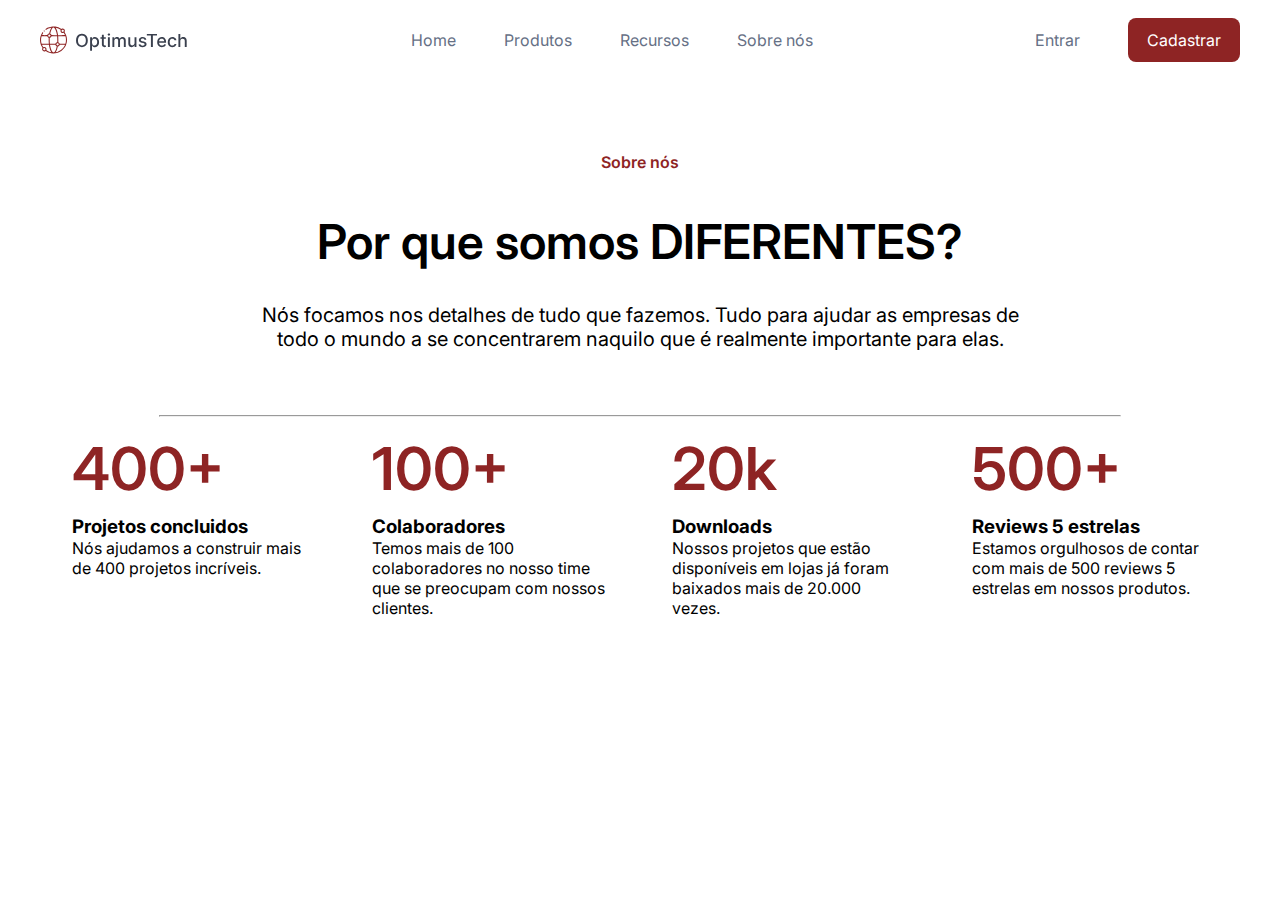
==== index.html @ fee59722 "desenvolvimento da section metricas" ====
<!DOCTYPE html>
<html lang="pt-br">

<head>
  <meta charset="UTF-8">
  <meta http-equiv="X-UA-Compatible" content="IE=edge">
  <meta name="viewport" content="width=device-width, initial-scale=1.0">
  <link rel="shortcut icon" href="assets/img/language_white_24dp.svg">
  <link rel="preconnect" href="https://fonts.googleapis.com">
  <link rel="preconnect" href="https://fonts.gstatic.com" crossorigin>
  <link href="https://fonts.googleapis.com/css2?family=Inter:wght@400;600&display=swap" rel="stylesheet">
  <title>OptimusTech</title>
  <link rel="stylesheet" href="assets/css/style.css">
</head>

<body>
  <header>
    <img src="assets/img/Logo Optimus.svg" alt="Logo da empresa OptimusTech">
    <nav>
      <ul>
        <li><a href="#home">Home</a></li>
        <li><a href="#produtos">Produtos</a></li>
        <li><a href="#recursos">Recursos</a></li>
        <li><a href="#sobrenos">Sobre nós</a></li>
      </ul>      
    </nav>

    <div class="header-button">
      <a class="entrar" href="#">Entrar</a>
      <a class="cadastrar" href="#">Cadastrar</a>
    </div>
  </header>
  <main>
    <section id="home">
      <a href="#sobrenos" class="link-sobre">Sobre nós</a>
      <h1>Por que somos DIFERENTES?</h1>
      <P class="descricao">Nós focamos nos detalhes de tudo que fazemos. Tudo para ajudar as empresas de todo o mundo a se concentrarem naquilo que é realmente importante para elas.</P>
    </section>
<hr>
    <section class="metricas">
      <section class="projetos-concluidos card">
        <h1>400+</h1>
        <h3>Projetos concluidos</h3>
        <p>Nós ajudamos a construir mais de 400 projetos incríveis.</p>
      </section>
      <section class="colaboradores card">
        <h1>100+</h1>
        <h3>Colaboradores</h3>
        <p>Temos mais de 100 colaboradores no nosso time que se preocupam com nossos clientes.</p>
      </section>
      <section class="downloads card">
        <h1>20k</h1>
        <h3>Downloads</h3>
        <p>Nossos projetos que estão disponíveis em lojas já foram baixados mais de 20.000 vezes.</p>
      </section>
      <section class="review card">
        <h1>500+</h1>
        <h3>Reviews 5 estrelas</h3>
        <p>Estamos orgulhosos de contar com mais de 500 reviews 5 estrelas em nossos produtos.</p>
      </section>
    </section>
  </main>
</body>

</html>
---- assets/css/style.css ----
* {
  margin: 0;
  padding: 0;
  font-family: 'Inter', Arial, Helvetica, sans-serif;
}

:root {
  --text-color: #667085;
  --main-color: #8E2424;
}

h1, h2, h3, p {
  margin: 0;
  padding: 0;
}

header {
  display: flex;
  width: 75rem;
  height: 5rem;
  justify-content: space-between;
  margin: 0 auto;
  align-items: center;
}

header img {
  max-width: 100%;
}

nav ul {
  display: flex;
  gap: 2rem;
}

nav ul li {
  list-style: none;
}

nav ul li a{
  text-decoration: none;
  padding: 0.5rem;
  color: var(--text-color);
}

nav ul li a:hover {
  text-decoration: underline;
}

.header-button {
  display: flex;
  align-items: center;
  gap: 3rem;
}

.entrar {
  text-decoration: none;
  color: var(--text-color);
}

.entrar:hover {
  text-decoration: underline;

}

.cadastrar {
  display: flex;
  justify-content: center;
  align-items: center;
  text-decoration: none;
  background: var(--main-color);
  color: #fff;
  border-radius: 8px;
  width: 112px;
  height: 44px;
}

.cadastrar:hover{
  background: green;
}

#home {
  width: 75rem;
  height: auto;
  display: flex;
  gap: 2rem;
  flex-direction: column;
  align-items: center;
  padding-top: 4rem;
  margin: 0 auto;
  margin-bottom: 4rem;
}

.link-sobre {
  color: var(--main-color);
  text-decoration: none;
  padding: 0.5rem;
  font-size: 1rem;
  font-weight: 600;
}

.link-sobre:hover {
  text-decoration: underline;
}

#home h1 {
  font-size: 3rem;
  font-weight: 600;
}

.descricao {
  width: 49rem;
  font-size: 1.25rem;
  text-align: center;
}

hr {
  width: 60rem;
  margin: 0 auto;
}

.metricas {
  width: 75rem;
  height: 17.5rem;
  padding-top: 1rem;
  margin: 0 auto;
  display: flex;  
  justify-content: space-between;
}

.card {
  width: 18.7rem;
  padding: 0 2rem;
}

.card h1{
  font-size: 3.7rem;
  color: var(--main-color);
  font-weight: 600;
  margin-bottom: 0.7rem;
}

.card p {
  font-size: 1rem;
}
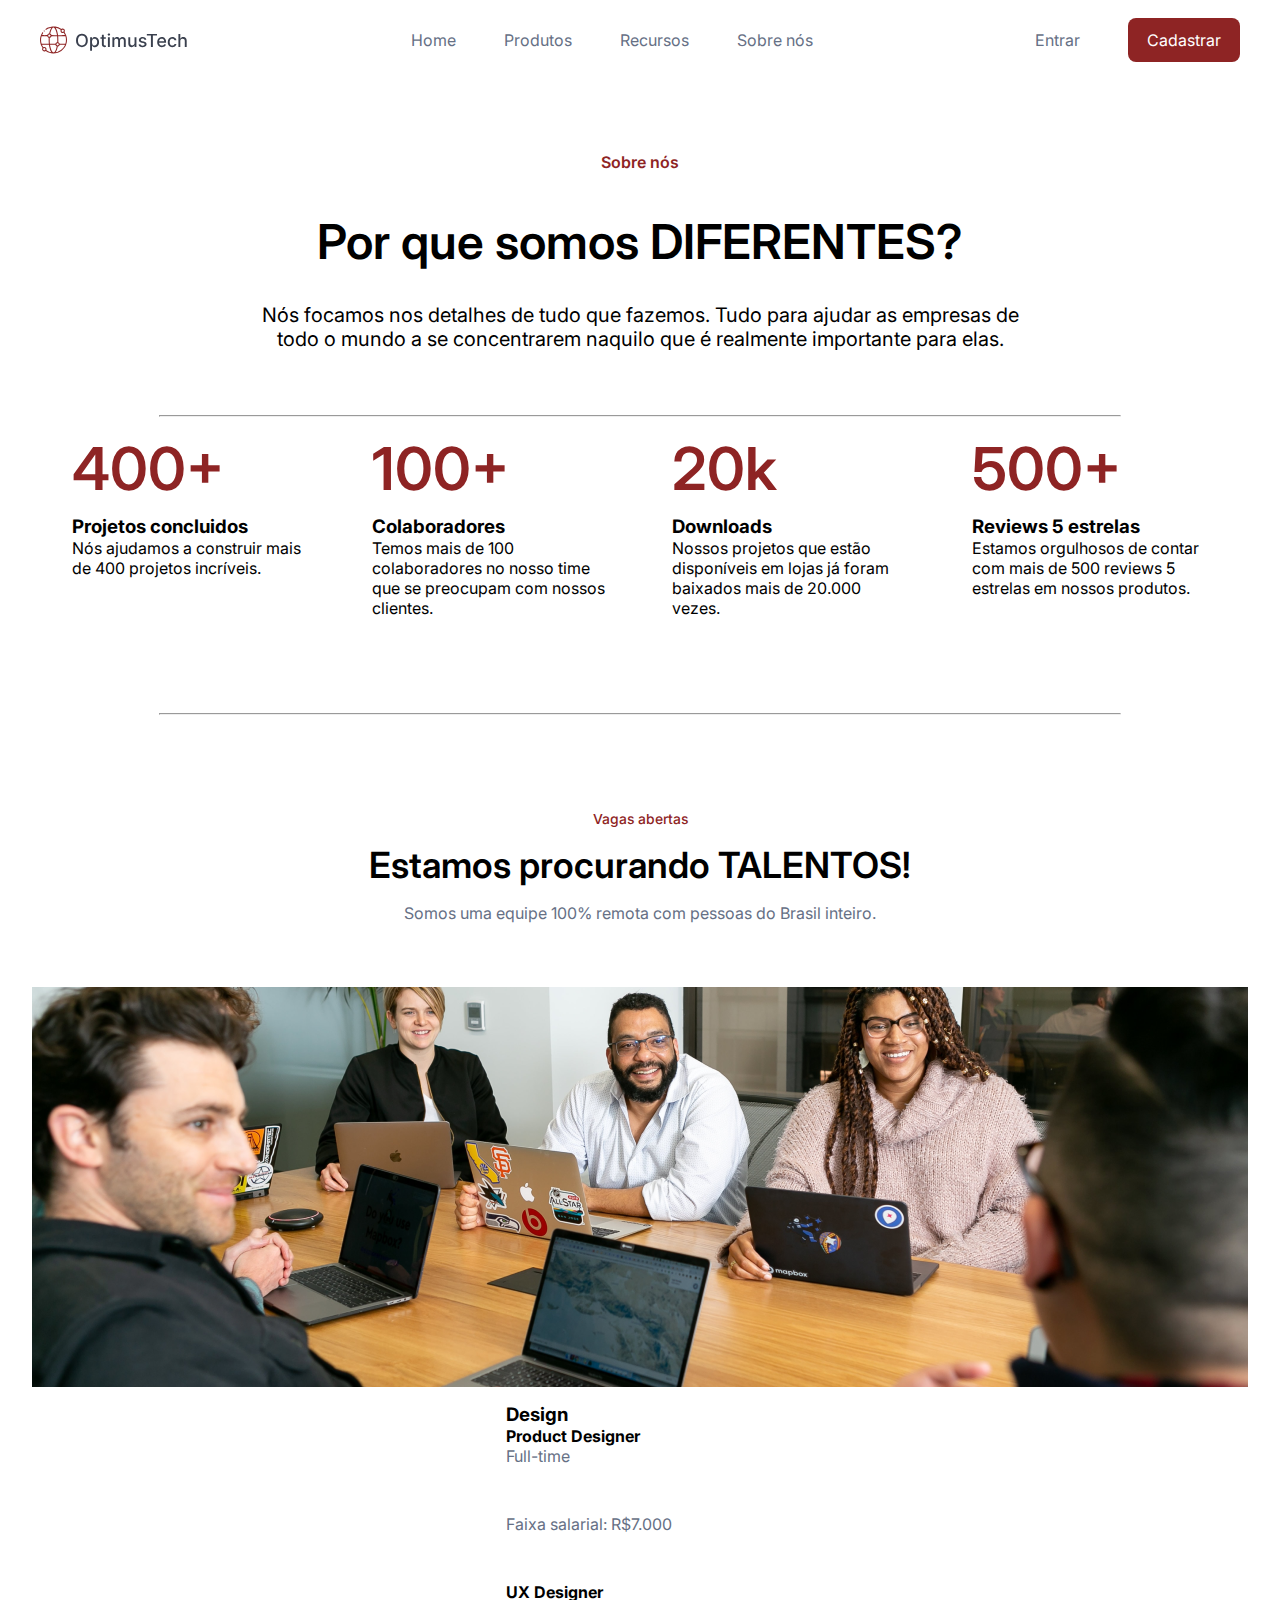
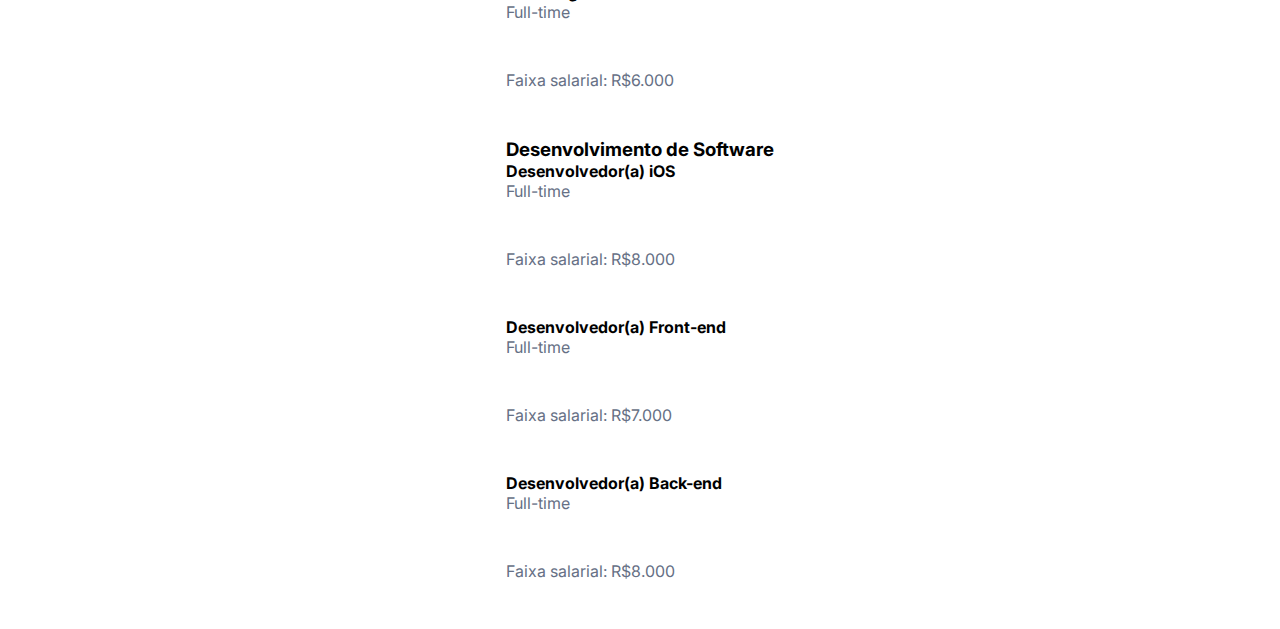
==== commit ba2d116f: "parte 1 da section vagas, header e img" ====
--- a/index.html
+++ b/index.html
@@ -8,7 +8,7 @@
   <link rel="shortcut icon" href="assets/img/language_white_24dp.svg">
   <link rel="preconnect" href="https://fonts.googleapis.com">
   <link rel="preconnect" href="https://fonts.gstatic.com" crossorigin>
-  <link href="https://fonts.googleapis.com/css2?family=Inter:wght@400;600&display=swap" rel="stylesheet">
+  <link href="https://fonts.googleapis.com/css2?family=Inter:wght@400;500;600&display=swap" rel="stylesheet">
   <title>OptimusTech</title>
   <link rel="stylesheet" href="assets/css/style.css">
 </head>
@@ -22,7 +22,7 @@
         <li><a href="#produtos">Produtos</a></li>
         <li><a href="#recursos">Recursos</a></li>
         <li><a href="#sobrenos">Sobre nós</a></li>
-      </ul>      
+      </ul>
     </nav>
 
     <div class="header-button">
@@ -36,7 +36,7 @@
       <h1>Por que somos DIFERENTES?</h1>
       <P class="descricao">Nós focamos nos detalhes de tudo que fazemos. Tudo para ajudar as empresas de todo o mundo a se concentrarem naquilo que é realmente importante para elas.</P>
     </section>
-<hr>
+    <hr>
     <section class="metricas">
       <section class="projetos-concluidos card">
         <h1>400+</h1>
@@ -59,6 +59,57 @@
         <p>Estamos orgulhosos de contar com mais de 500 reviews 5 estrelas em nossos produtos.</p>
       </section>
     </section>
+    <hr>
+    <section id="anuncio-vagas">
+      <a href="#vagas">Vagas abertas</a>
+      <h1>Estamos procurando TALENTOS!</h1>
+      <p>Somos uma equipe 100% remota com pessoas do Brasil inteiro.</p>
+      <img src="assets/img/Image-vagas.png" alt="">
+
+      <section class="vagas-item">
+        <section class="container-vagas">
+          <h3>Design</h3>
+          <section class="vagas-design">
+            <section class="vaga-1">
+              <h4>Product Designer</h4>
+              <p>Full-time</p>
+              <p>Faixa salarial: R$7.000</p>
+            </section>
+
+            <section class="vaga-1">
+              <h4>UX Designer</h4>
+              <p>Full-time</p>
+              <p>Faixa salarial: R$6.000</p>
+            </section>
+          </section>
+
+          <section class="container-vagas">
+            <h3>Desenvolvimento de Software</h3>
+            <section class="vagas-design">
+              <section class="vaga-1">
+                <h4>Desenvolvedor(a) iOS</h4>
+                <p>Full-time</p>
+                <p>Faixa salarial: R$8.000</p>
+              </section>
+
+              <section class="vaga-1">
+                <h4>Desenvolvedor(a) Front-end</h4>
+                <p>Full-time</p>
+                <p>Faixa salarial: R$7.000</p>
+              </section>
+
+              <section class="vaga-1">
+                <h4>Desenvolvedor(a) Back-end</h4>
+                <p>Full-time</p>
+                <p>Faixa salarial: R$8.000</p>
+              </section>
+            </section>
+          </section>
+          <section class="container-vagas"></section>
+
+        </section>
+
+      </section>
   </main>
 </body>
 
--- a/assets/css/style.css
+++ b/assets/css/style.css
@@ -141,4 +141,37 @@
 
 .card p {
   font-size: 1rem;
+}
+
+#anuncio-vagas {
+  width: 75rem;
+  display: flex;
+  flex-direction: column;
+  align-items: center;
+  padding-top: 6rem;
+  margin: 0 auto;
+  gap: 1rem;
+}
+
+#anuncio-vagas a {
+  font-size: 0.87rem;
+  color: var(--main-color);
+  text-decoration: none;
+  font-weight: 500;
+}
+
+#anuncio-vagas a:hover {
+  text-decoration: underline;
+}
+
+#anuncio-vagas h1 {
+  font-size: 2.25rem;
+  font-weight: 600;
+}
+
+#anuncio-vagas p {
+  font-size: 1rem;
+  font-weight: 400;
+  color: var(--text-color);
+  margin-bottom: 3rem;
 }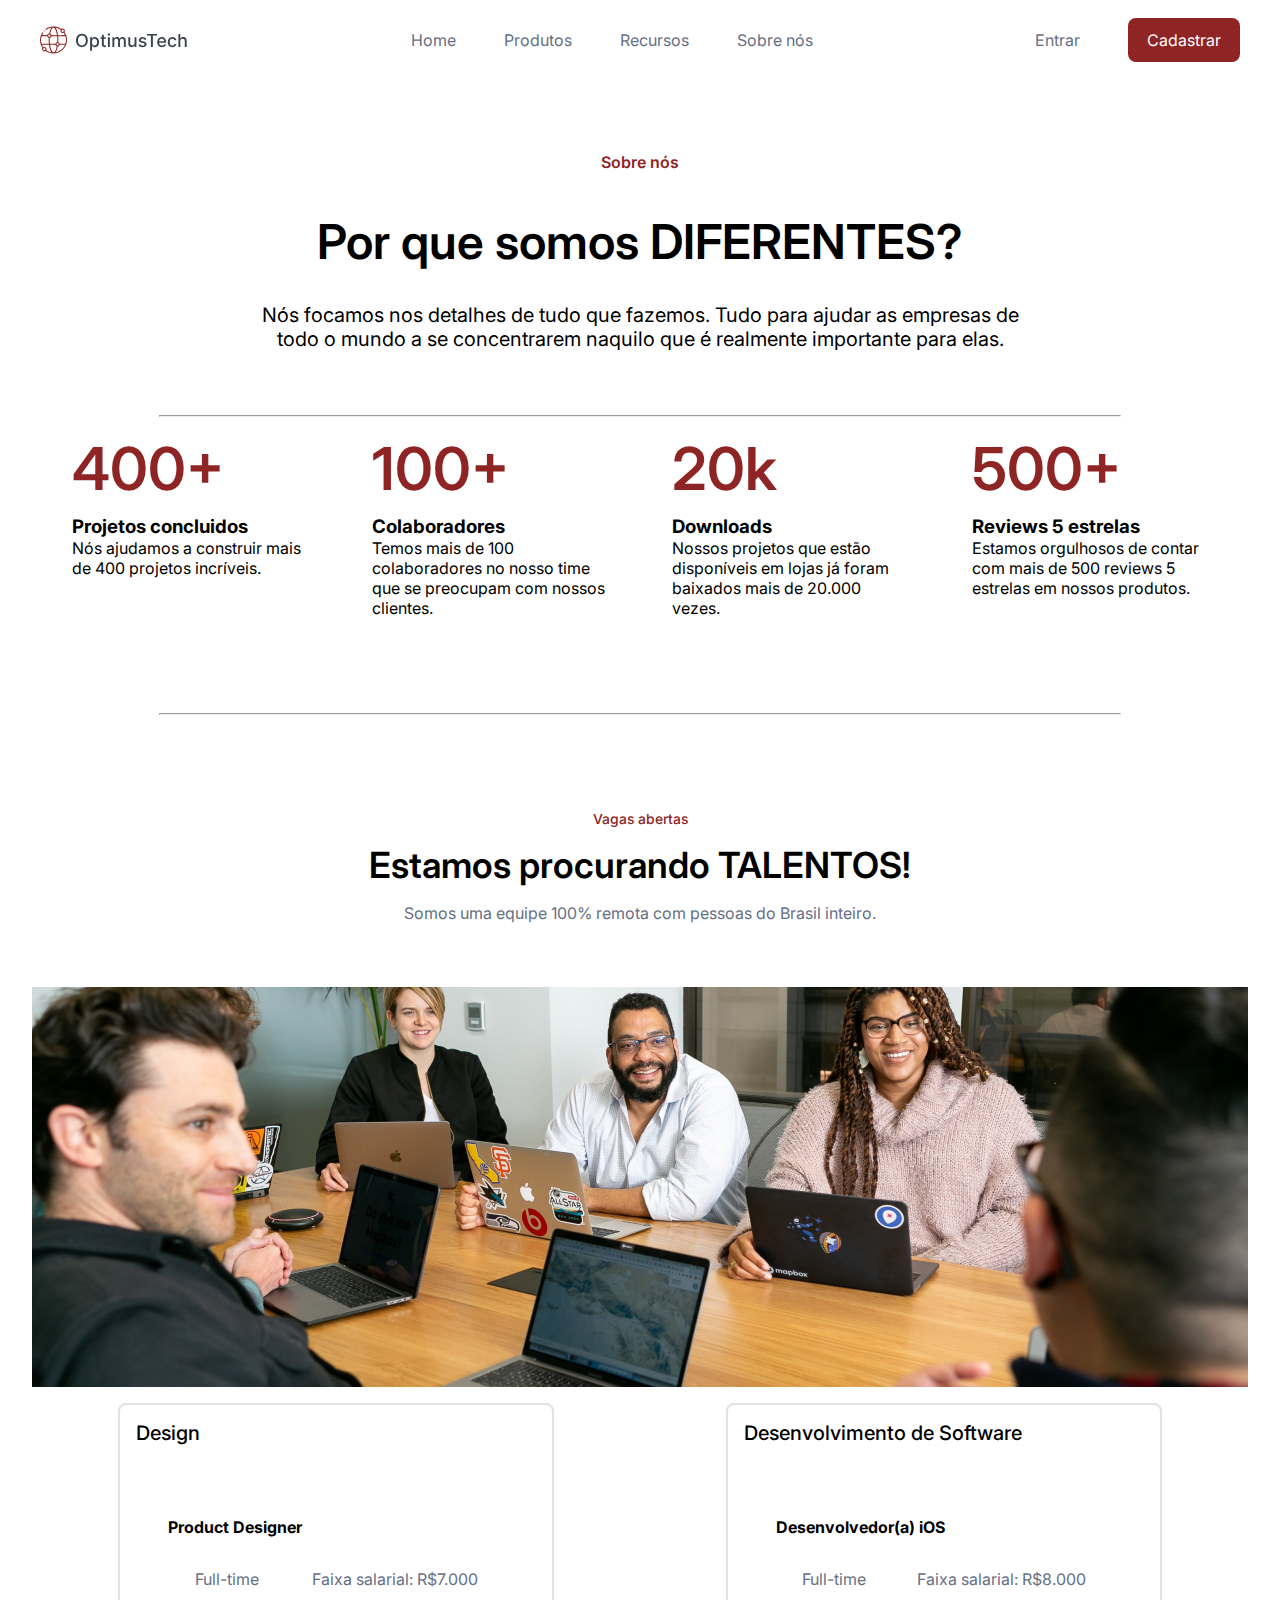
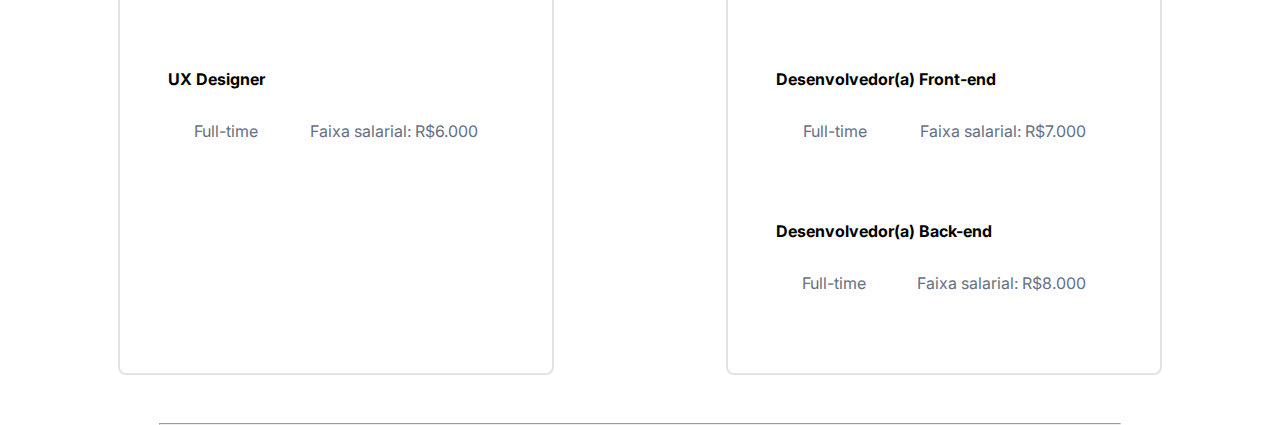
==== commit e228308b: "finalizando section vagas" ====
--- a/index.html
+++ b/index.html
@@ -66,50 +66,56 @@
       <p>Somos uma equipe 100% remota com pessoas do Brasil inteiro.</p>
       <img src="assets/img/Image-vagas.png" alt="">
 
-      <section class="vagas-item">
-        <section class="container-vagas">
+      <section class="container-vagas">
+        <section class="grid-vagas">
           <h3>Design</h3>
-          <section class="vagas-design">
-            <section class="vaga-1">
-              <h4>Product Designer</h4>
+          <section class="vaga-1">
+            <h4>Product Designer</h4>
+            <footer>
               <p>Full-time</p>
               <p>Faixa salarial: R$7.000</p>
-            </section>
+            </footer>
+          </section>
 
-            <section class="vaga-1">
-              <h4>UX Designer</h4>
+          <section class="vaga-1">
+            <h4>UX Designer</h4>
+            <footer>
               <p>Full-time</p>
               <p>Faixa salarial: R$6.000</p>
-            </section>
+            </footer>
+          </section>
+        </section>
+
+
+        <section class="vagas-design grid-vagas">
+          <h3>Desenvolvimento de Software</h3>
+          <section class="vaga-1">
+            <h4>Desenvolvedor(a) iOS</h4>
+            <footer>
+              <p>Full-time</p>
+              <p>Faixa salarial: R$8.000</p>
+            </footer>
           </section>
 
-          <section class="container-vagas">
-            <h3>Desenvolvimento de Software</h3>
-            <section class="vagas-design">
-              <section class="vaga-1">
-                <h4>Desenvolvedor(a) iOS</h4>
-                <p>Full-time</p>
-                <p>Faixa salarial: R$8.000</p>
-              </section>
+          <section class="vaga-1">
+            <h4>Desenvolvedor(a) Front-end</h4>
+            <footer>
+              <p>Full-time</p>
+              <p>Faixa salarial: R$7.000</p>
+            </footer>
+          </section>
 
-              <section class="vaga-1">
-                <h4>Desenvolvedor(a) Front-end</h4>
-                <p>Full-time</p>
-                <p>Faixa salarial: R$7.000</p>
-              </section>
+          <section class="vaga-1">
+            <h4>Desenvolvedor(a) Back-end</h4>
+            <footer>
+              <p>Full-time</p>
+              <p>Faixa salarial: R$8.000</p>
+            </footer>
+          </section>
+        </section>
+      </section>
 
-              <section class="vaga-1">
-                <h4>Desenvolvedor(a) Back-end</h4>
-                <p>Full-time</p>
-                <p>Faixa salarial: R$8.000</p>
-              </section>
-            </section>
-          </section>
-          <section class="container-vagas"></section>
-
-        </section>
-
-      </section>
+      <hr>
   </main>
 </body>
 
--- a/assets/css/style.css
+++ b/assets/css/style.css
@@ -174,4 +174,40 @@
   font-weight: 400;
   color: var(--text-color);
   margin-bottom: 3rem;
+}
+
+.container-vagas {
+  width: 75rem;
+  display: flex;
+  justify-content: space-around;
+  gap: 1rem;
+  margin-bottom: 2rem;
+}
+
+.grid-vagas {
+  width: 25rem;
+  height: auto;
+  border: 2px #66708533 solid;
+  padding: 1rem;
+  border-radius: 8px;
+}
+
+.grid-vagas h3 {
+  font-size: 1.25rem;
+  font-weight: 500;
+  margin-bottom: 3.5rem;
+}
+
+.vaga-1 {
+  padding: 1rem 2rem;
+}
+
+.vaga-1 h4 {
+  margin-bottom: 2rem;
+}
+
+.vaga-1 footer {
+  display: flex;
+  justify-content: space-around;
+  font-size: 1rem;
 }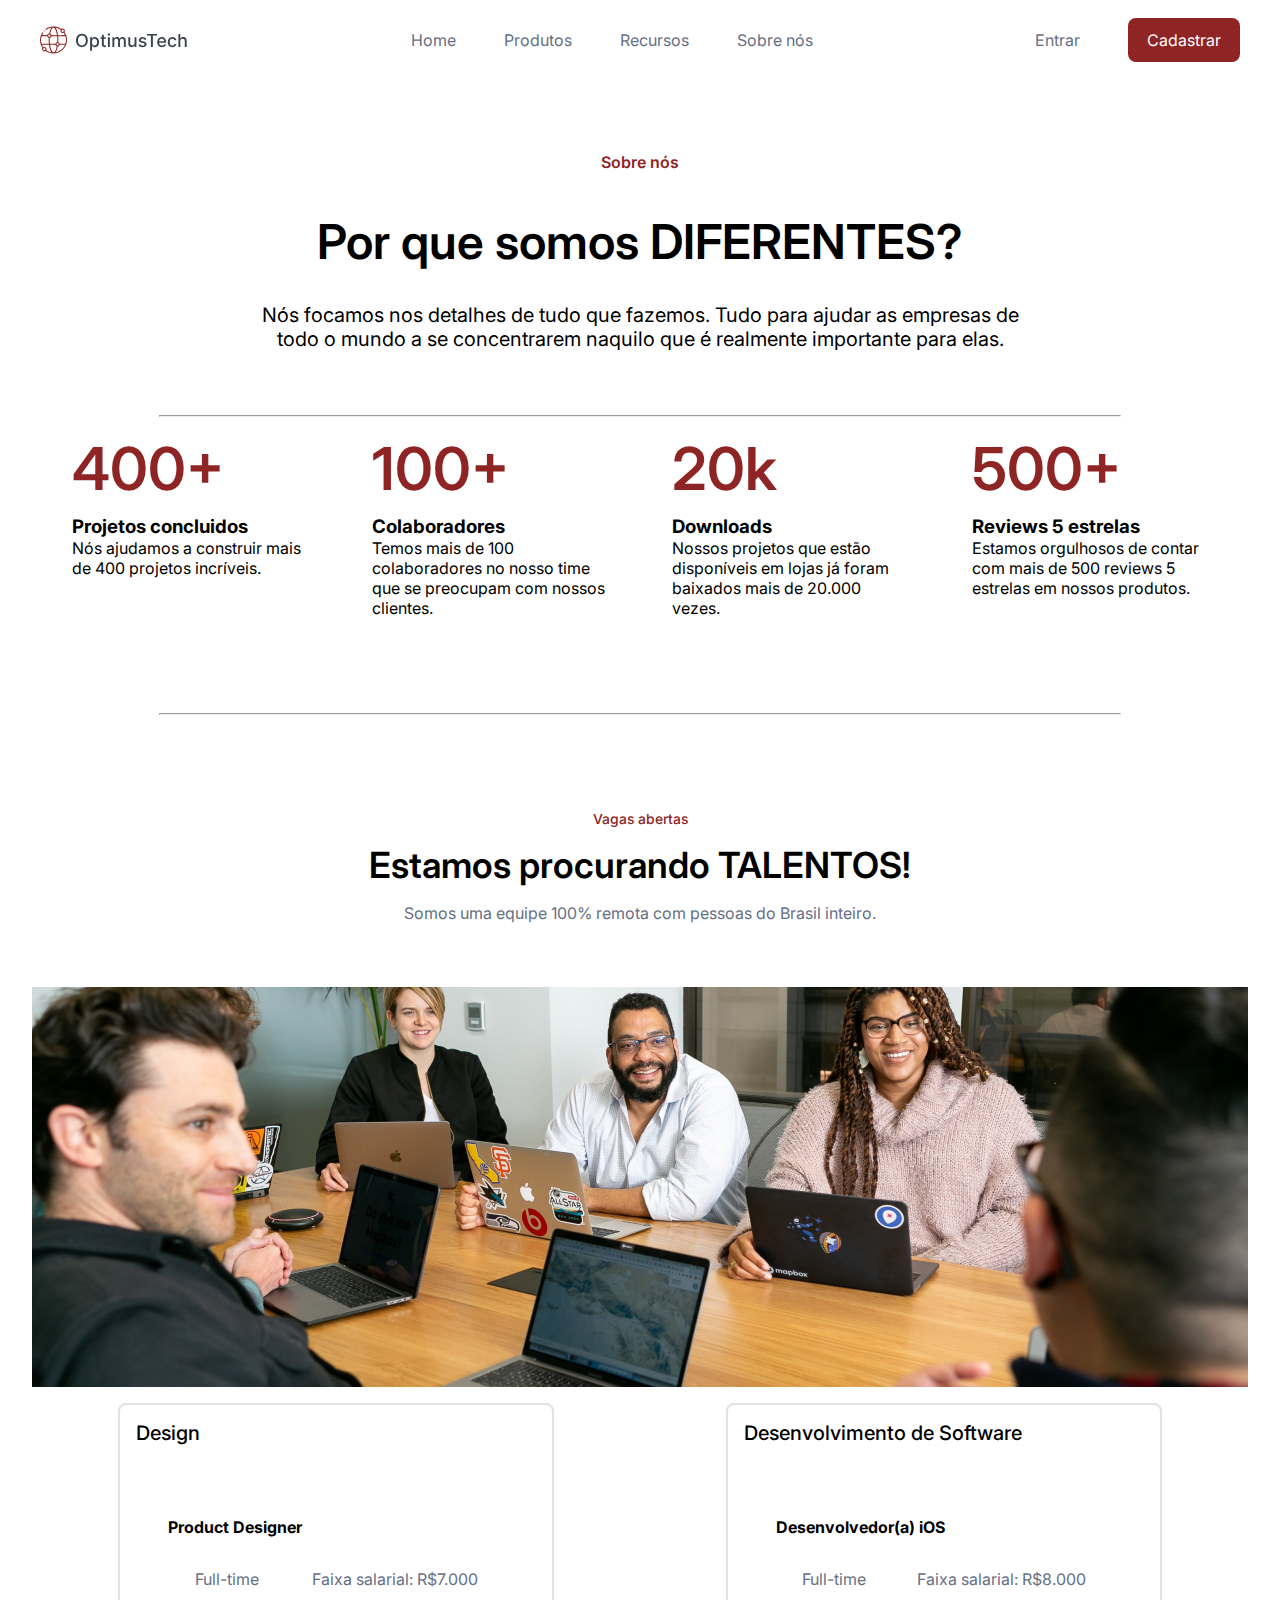
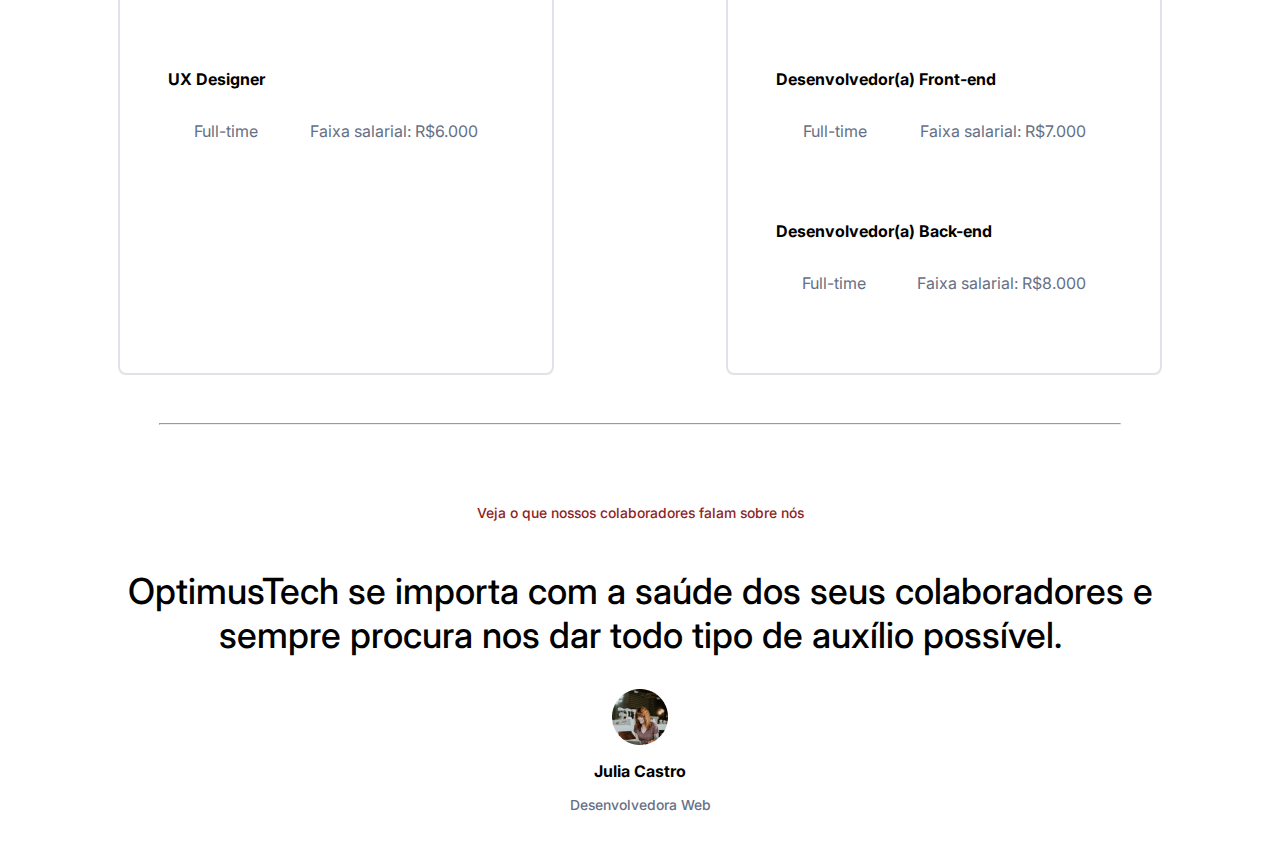
==== commit e3306837: "desenvolvimento section colaboradores html e css" ====
--- a/index.html
+++ b/index.html
@@ -116,6 +116,17 @@
       </section>
 
       <hr>
+
+      <section id="container-2">
+        <p>Veja o que nossos colaboradores falam sobre nós</p>
+        <h2>OptimusTech se importa com a saúde dos seus colaboradores e sempre procura nos dar todo tipo de auxílio possível.</h2>
+
+        <section class="dev">
+          <img src="assets/img/Avatar.png" alt="">
+          <h4>Julia Castro</h4>
+          <p>Desenvolvedora Web</p>
+        </section>
+      </section>
   </main>
 </body>
 
--- a/assets/css/style.css
+++ b/assets/css/style.css
@@ -210,4 +210,39 @@
   display: flex;
   justify-content: space-around;
   font-size: 1rem;
+}
+
+#container-2 {
+  width: 75rem;
+  margin: 0 auto;
+  display: flex;
+  flex-direction: column;
+  align-items: center;
+  padding-top: 4rem;
+}
+
+#container-2 p{
+  font-size: 0.87rem;
+  color: var(--main-color);
+  font-weight: 500;
+}
+
+#container-2 h2 {
+  font-size: 2.25rem;
+  font-weight: 500;
+  width: 70rem;
+  text-align: center;
+  margin-bottom: 2rem;
+}
+
+.dev {
+  display: flex;
+  flex-direction: column;
+  align-items: center;
+  gap: 1rem;
+}
+
+.dev p {
+  font-size: 0.87;
+  color: var(--text-color) !important;
 }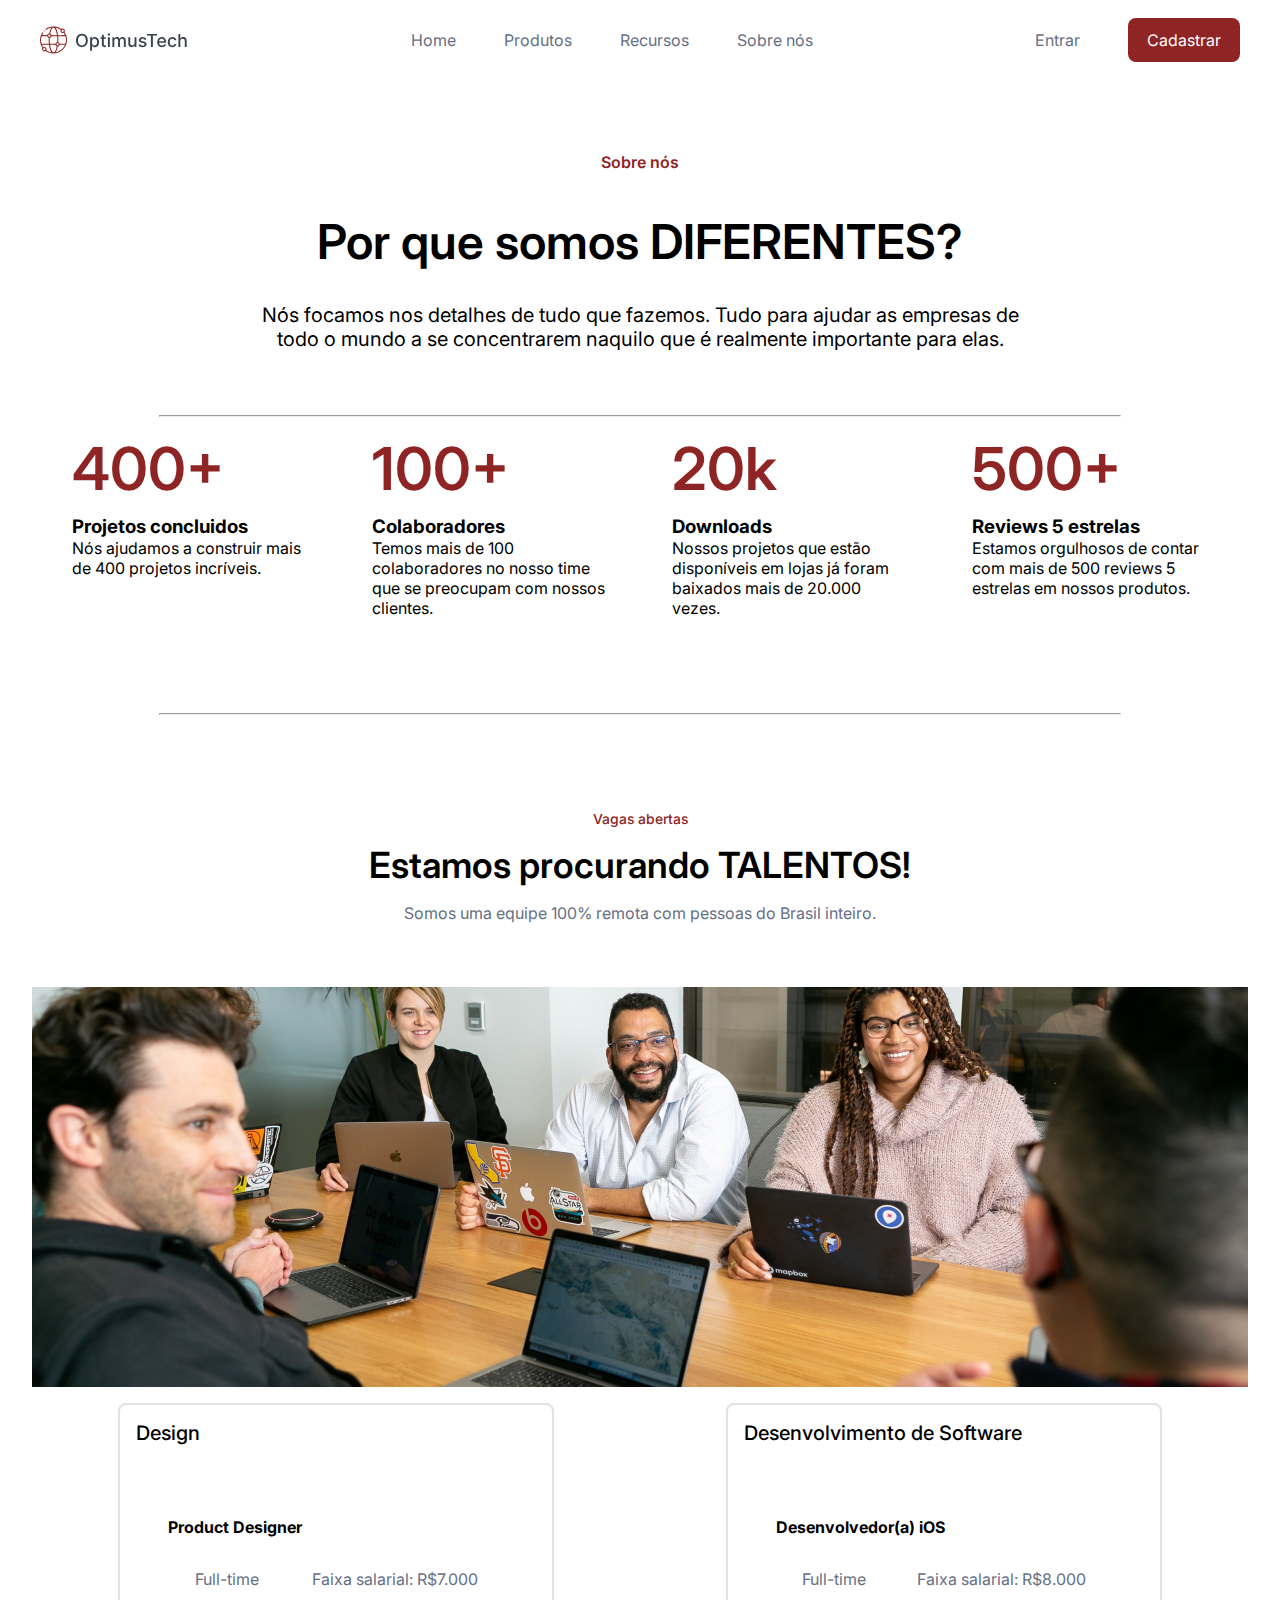
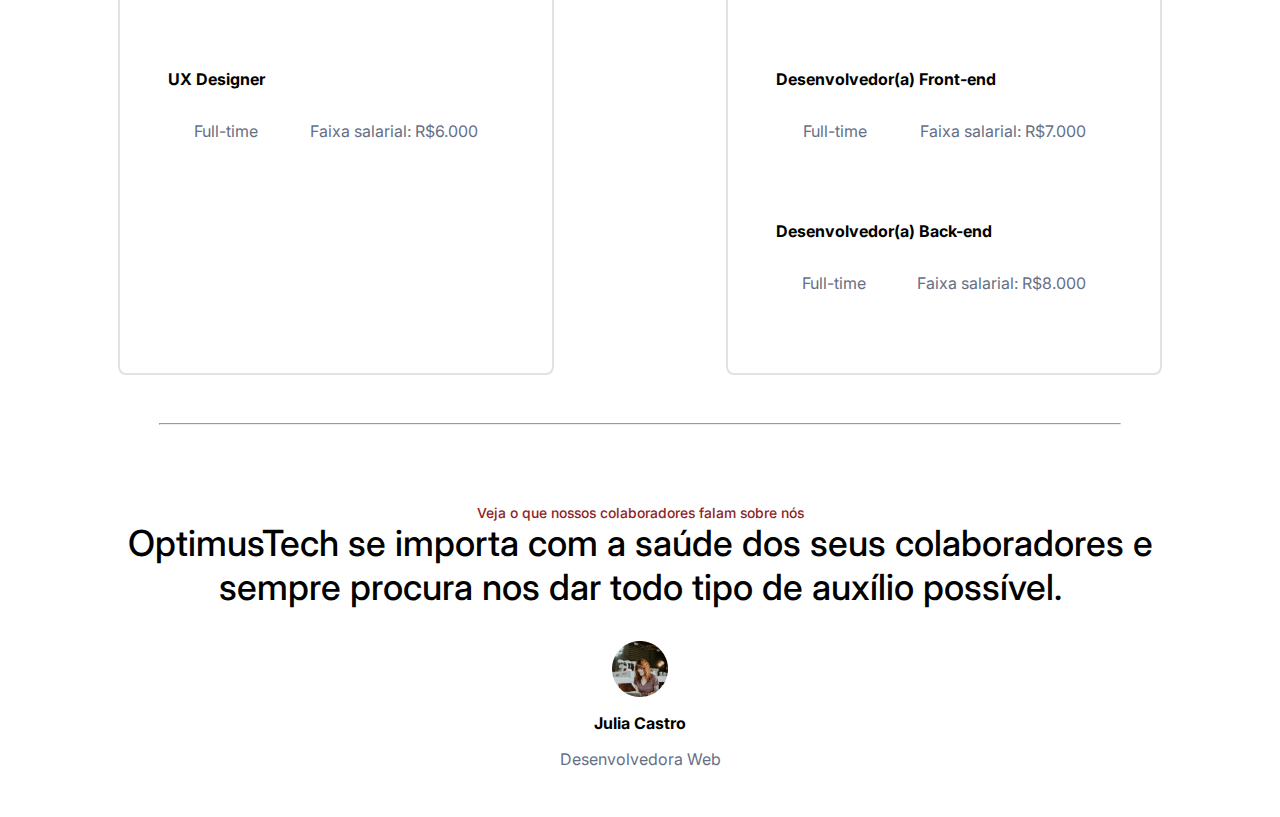
==== commit 64647d59: "atualizando section colaboradores" ====
--- a/index.html
+++ b/index.html
@@ -118,7 +118,7 @@
       <hr>
 
       <section id="container-2">
-        <p>Veja o que nossos colaboradores falam sobre nós</p>
+        <strong>Veja o que nossos colaboradores falam sobre nós</strong>
         <h2>OptimusTech se importa com a saúde dos seus colaboradores e sempre procura nos dar todo tipo de auxílio possível.</h2>
 
         <section class="dev">
--- a/assets/css/style.css
+++ b/assets/css/style.css
@@ -221,7 +221,7 @@
   padding-top: 4rem;
 }
 
-#container-2 p{
+#container-2 strong{
   font-size: 0.87rem;
   color: var(--main-color);
   font-weight: 500;
@@ -244,5 +244,5 @@
 
 .dev p {
   font-size: 0.87;
-  color: var(--text-color) !important;
+  color: var(--text-color);
 }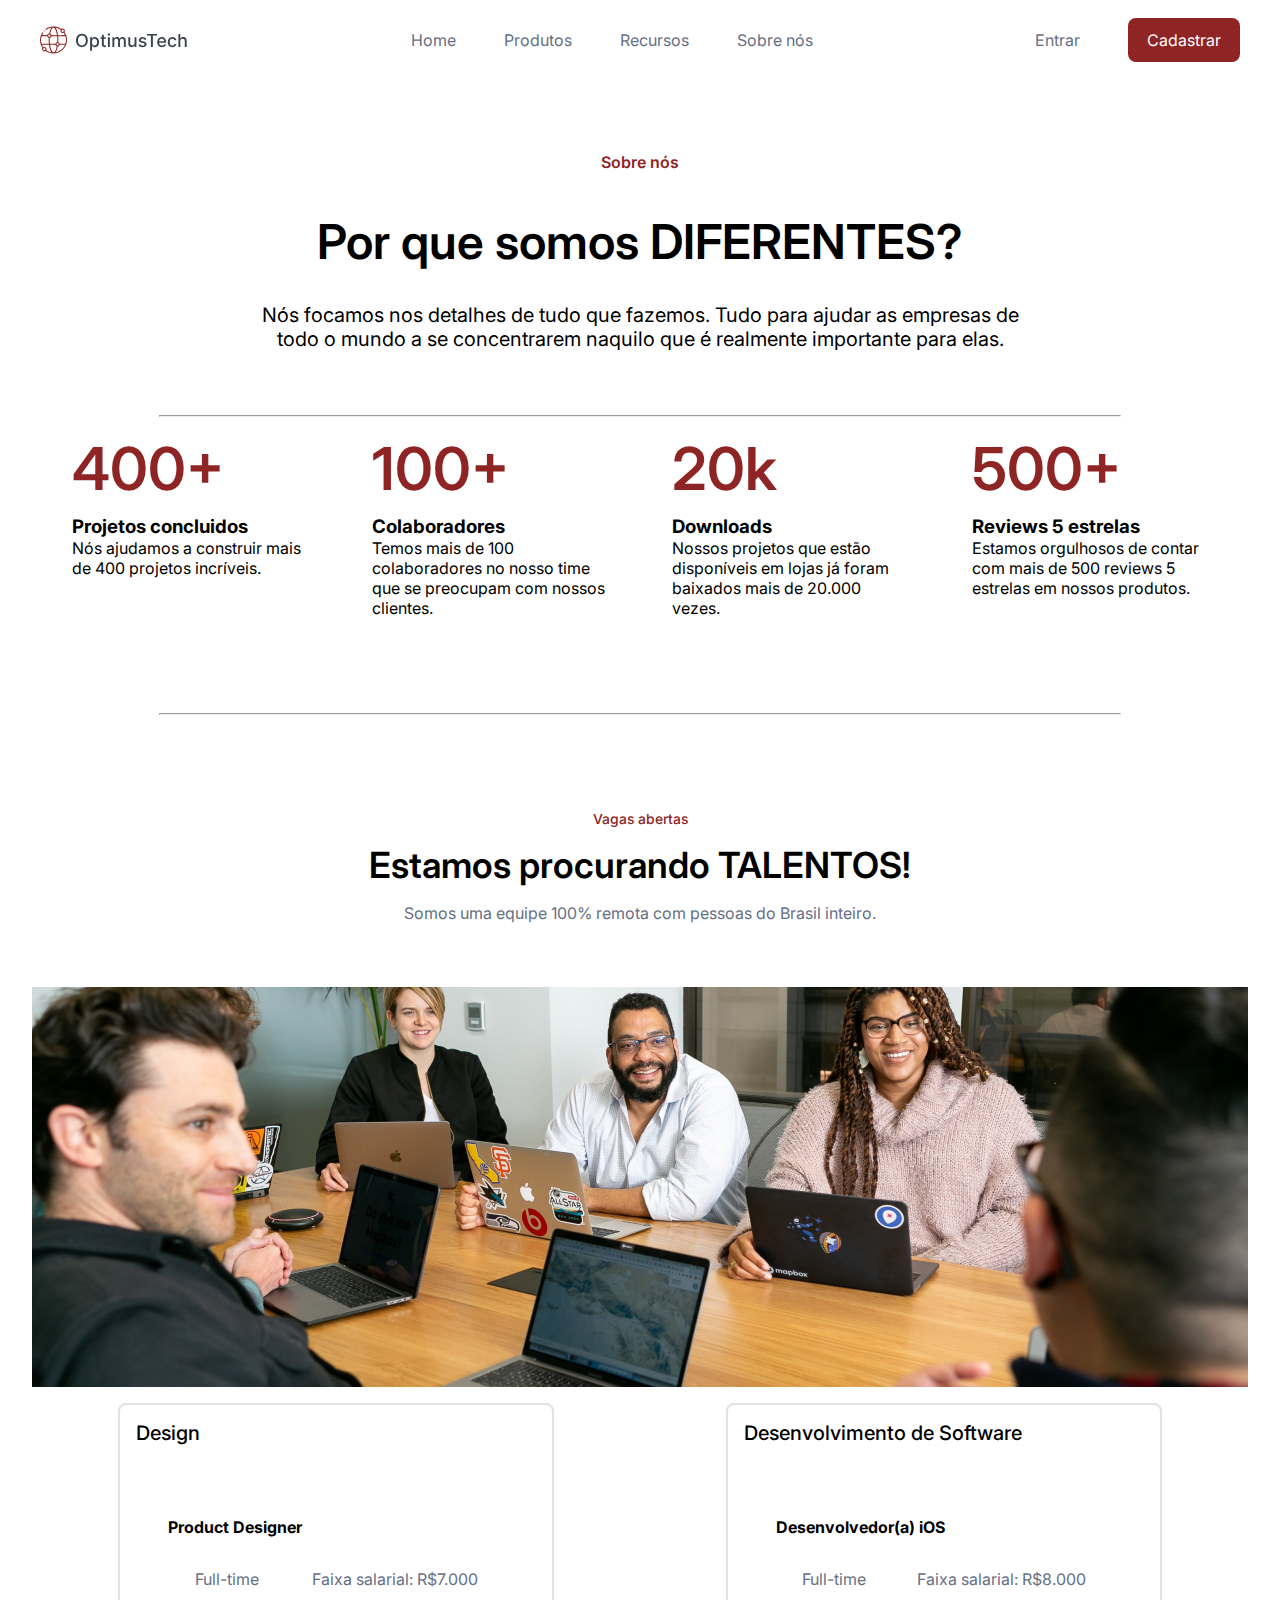
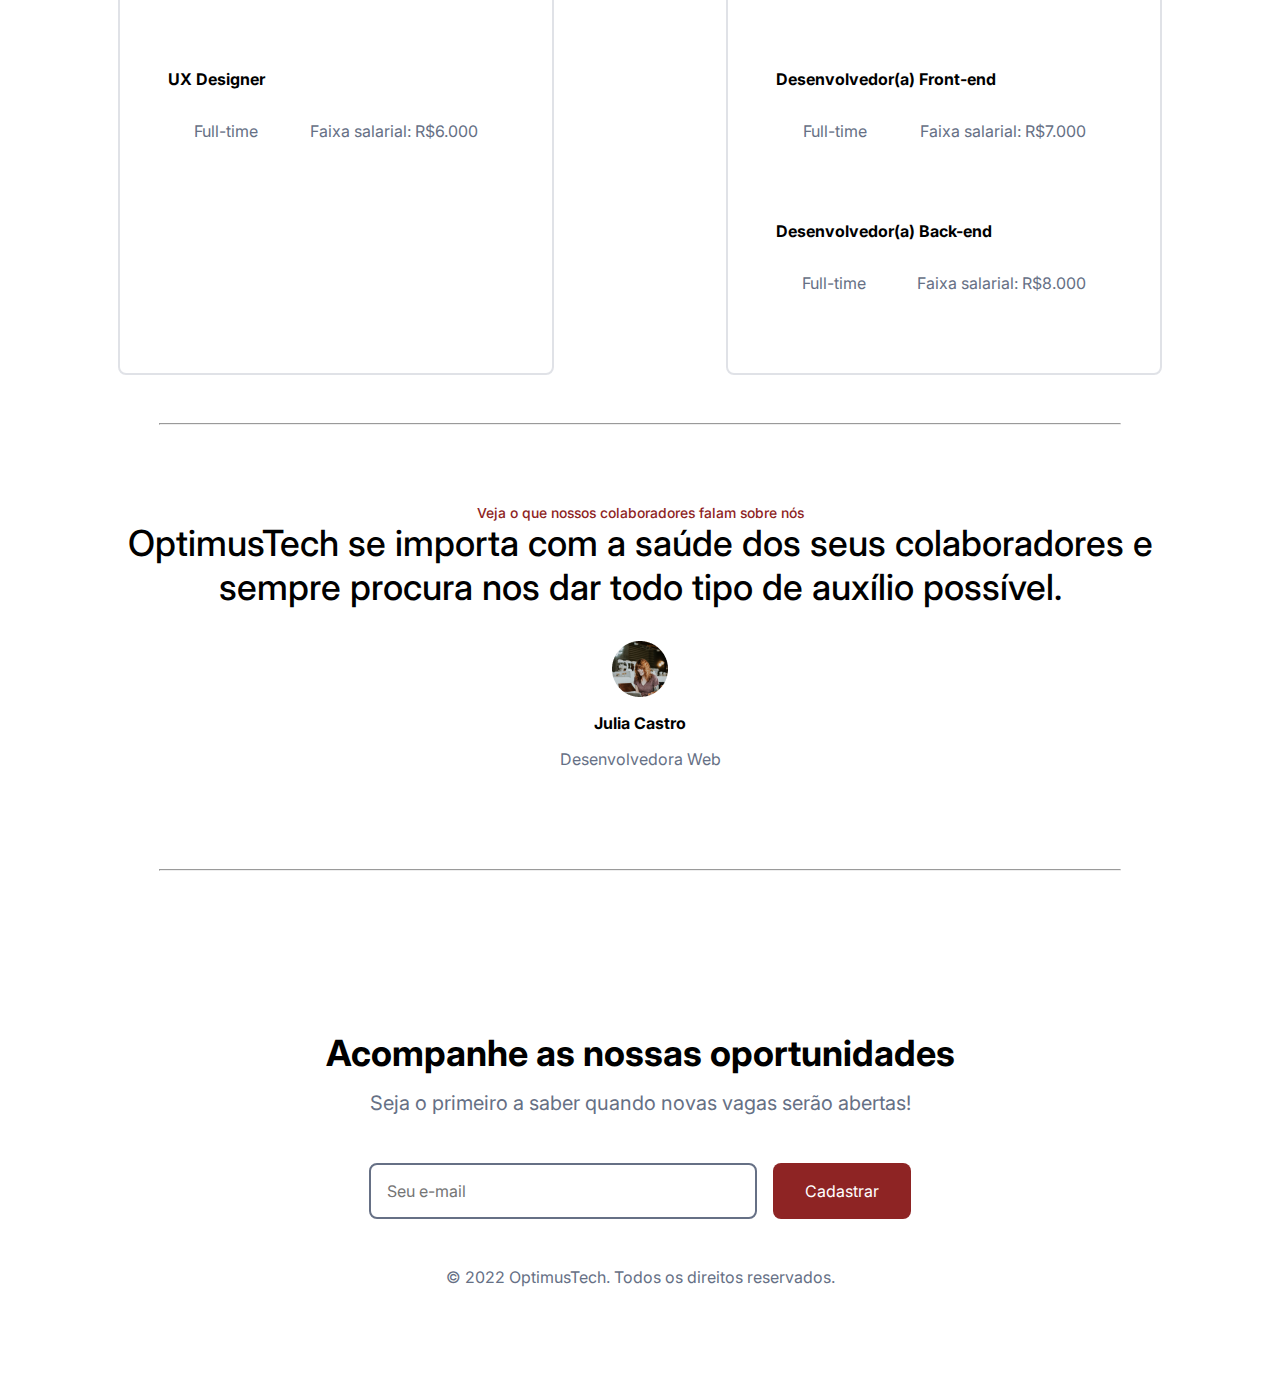
==== commit 26900f7a: "finalizando footer e  finalizando projeto" ====
--- a/index.html
+++ b/index.html
@@ -127,7 +127,19 @@
           <p>Desenvolvedora Web</p>
         </section>
       </section>
+      <br>
+      <hr>
   </main>
+  <footer class="container-footer">
+     <h2>Acompanhe as nossas oportunidades</h2>
+     <p class="descricao-footer">Seja o primeiro a saber quando novas vagas serão abertas!</p>
+     <section class="email-footer">
+       <input type="email" name="email" id="email" placeholder="Seu e-mail">
+       <button type="submit">Cadastrar</button>
+     </section>
+
+     <p class="direitos">© 2022 OptimusTech. Todos os direitos reservados.</p>
+  </footer>
 </body>
 
 </html>--- a/assets/css/style.css
+++ b/assets/css/style.css
@@ -12,6 +12,10 @@
 h1, h2, h3, p {
   margin: 0;
   padding: 0;
+}
+
+main {
+  margin-bottom: 4rem;
 }
 
 header {
@@ -245,4 +249,52 @@
 .dev p {
   font-size: 0.87;
   color: var(--text-color);
+}
+
+.container-footer {
+  width: 75rem;
+  display: flex;
+  flex-direction: column;
+  gap: 1rem;
+  align-items: center;
+  margin: 0 auto;
+  padding-top: 6rem;
+  padding-bottom: 6rem;
+}
+
+.container-footer h2 {
+  font-size: 2.25rem;
+}
+
+.descricao-footer {
+  font-size: 1.25rem;
+  color: var(--text-color);
+}
+
+.email-footer {
+  display: flex;
+  gap: 1rem;
+  margin: 2rem;
+}
+
+.email-footer input{
+  width: 22rem;
+  padding: 1rem;
+  border: var(--text-color) 2px solid;
+  border-radius: 8px;
+  font-size: 1rem;
+}
+
+.email-footer button {
+  background: var(--main-color);
+  font-size: 1rem;
+  color: #fff;
+  border: none;
+  border-radius: 8px;
+  padding: 1rem 2rem;
+}
+
+.direitos {
+  font-size: 1rem;
+  color: var(--text-color);
 }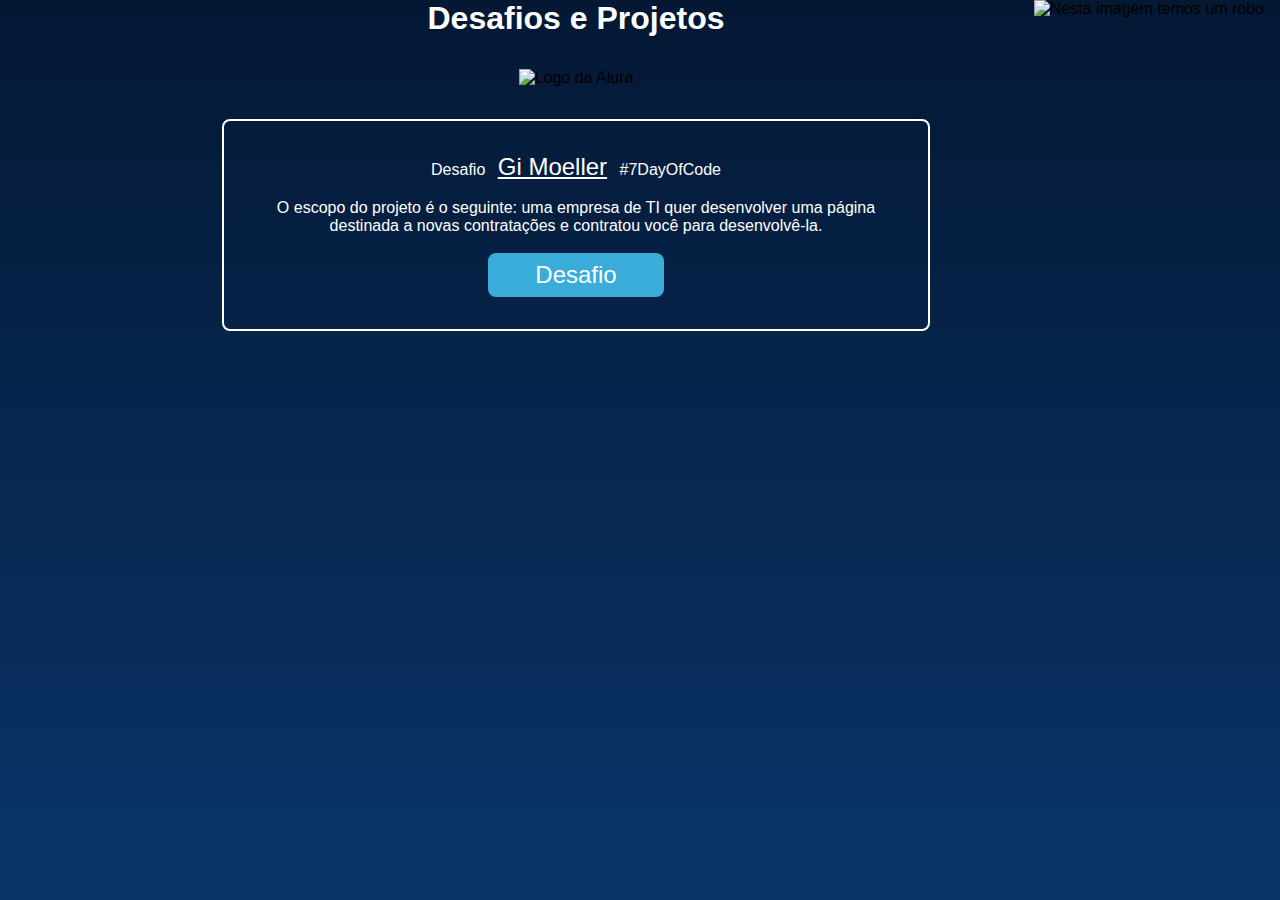
==== commit 12627974: "pagina principal do projeto" ====
--- a/index.html
+++ b/index.html
@@ -5,141 +5,22 @@
   <meta charset="UTF-8">
   <meta http-equiv="X-UA-Compatible" content="IE=edge">
   <meta name="viewport" content="width=device-width, initial-scale=1.0">
-  <link rel="shortcut icon" href="assets/img/language_white_24dp.svg">
-  <link rel="preconnect" href="https://fonts.googleapis.com">
-  <link rel="preconnect" href="https://fonts.gstatic.com" crossorigin>
-  <link href="https://fonts.googleapis.com/css2?family=Inter:wght@400;500;600&display=swap" rel="stylesheet">
-  <title>OptimusTech</title>
-  <link rel="stylesheet" href="assets/css/style.css">
+  <title>Alura</title>
+  <link rel="stylesheet" href="style.css">
 </head>
 
 <body>
-  <header>
-    <img src="assets/img/Logo Optimus.svg" alt="Logo da empresa OptimusTech">
-    <nav>
-      <ul>
-        <li><a href="#home">Home</a></li>
-        <li><a href="#produtos">Produtos</a></li>
-        <li><a href="#recursos">Recursos</a></li>
-        <li><a href="#sobrenos">Sobre nós</a></li>
-      </ul>
-    </nav>
+  <main>
+    <h1>Desafios e Projetos</h1>
+    <img src="https://www.alura.com.br/assets/img/home/alura-logo.1647533643.svg" alt="Logo da Alura">
+    <div class="descricao-desafio">
+      <p>Desafio <a href=""> Gi Moeller</a> #7DayOfCode</p><br>
+      <p>O escopo do projeto é o seguinte: uma empresa de TI quer desenvolver uma página destinada a novas contratações e contratou você para desenvolvê-la.</p><br>
+      <a class="botao" href="desafios/index.html">Desafio</a>
+    </div>
+    <img class="robo" src="https://www.alura.com.br/assets/img/home/homeNova/ilustra-alura-escafandro.1647533643.svg" alt="Nesta imagem temos um robo">
+  </main>
 
-    <div class="header-button">
-      <a class="entrar" href="#">Entrar</a>
-      <a class="cadastrar" href="#">Cadastrar</a>
-    </div>
-  </header>
-  <main>
-    <section id="home">
-      <a href="#sobrenos" class="link-sobre">Sobre nós</a>
-      <h1>Por que somos DIFERENTES?</h1>
-      <P class="descricao">Nós focamos nos detalhes de tudo que fazemos. Tudo para ajudar as empresas de todo o mundo a se concentrarem naquilo que é realmente importante para elas.</P>
-    </section>
-    <hr>
-    <section class="metricas">
-      <section class="projetos-concluidos card">
-        <h1>400+</h1>
-        <h3>Projetos concluidos</h3>
-        <p>Nós ajudamos a construir mais de 400 projetos incríveis.</p>
-      </section>
-      <section class="colaboradores card">
-        <h1>100+</h1>
-        <h3>Colaboradores</h3>
-        <p>Temos mais de 100 colaboradores no nosso time que se preocupam com nossos clientes.</p>
-      </section>
-      <section class="downloads card">
-        <h1>20k</h1>
-        <h3>Downloads</h3>
-        <p>Nossos projetos que estão disponíveis em lojas já foram baixados mais de 20.000 vezes.</p>
-      </section>
-      <section class="review card">
-        <h1>500+</h1>
-        <h3>Reviews 5 estrelas</h3>
-        <p>Estamos orgulhosos de contar com mais de 500 reviews 5 estrelas em nossos produtos.</p>
-      </section>
-    </section>
-    <hr>
-    <section id="anuncio-vagas">
-      <a href="#vagas">Vagas abertas</a>
-      <h1>Estamos procurando TALENTOS!</h1>
-      <p>Somos uma equipe 100% remota com pessoas do Brasil inteiro.</p>
-      <img src="assets/img/Image-vagas.png" alt="">
-
-      <section class="container-vagas">
-        <section class="grid-vagas">
-          <h3>Design</h3>
-          <section class="vaga-1">
-            <h4>Product Designer</h4>
-            <footer>
-              <p>Full-time</p>
-              <p>Faixa salarial: R$7.000</p>
-            </footer>
-          </section>
-
-          <section class="vaga-1">
-            <h4>UX Designer</h4>
-            <footer>
-              <p>Full-time</p>
-              <p>Faixa salarial: R$6.000</p>
-            </footer>
-          </section>
-        </section>
-
-
-        <section class="vagas-design grid-vagas">
-          <h3>Desenvolvimento de Software</h3>
-          <section class="vaga-1">
-            <h4>Desenvolvedor(a) iOS</h4>
-            <footer>
-              <p>Full-time</p>
-              <p>Faixa salarial: R$8.000</p>
-            </footer>
-          </section>
-
-          <section class="vaga-1">
-            <h4>Desenvolvedor(a) Front-end</h4>
-            <footer>
-              <p>Full-time</p>
-              <p>Faixa salarial: R$7.000</p>
-            </footer>
-          </section>
-
-          <section class="vaga-1">
-            <h4>Desenvolvedor(a) Back-end</h4>
-            <footer>
-              <p>Full-time</p>
-              <p>Faixa salarial: R$8.000</p>
-            </footer>
-          </section>
-        </section>
-      </section>
-
-      <hr>
-
-      <section id="container-2">
-        <strong>Veja o que nossos colaboradores falam sobre nós</strong>
-        <h2>OptimusTech se importa com a saúde dos seus colaboradores e sempre procura nos dar todo tipo de auxílio possível.</h2>
-
-        <section class="dev">
-          <img src="assets/img/Avatar.png" alt="">
-          <h4>Julia Castro</h4>
-          <p>Desenvolvedora Web</p>
-        </section>
-      </section>
-      <br>
-      <hr>
-  </main>
-  <footer class="container-footer">
-     <h2>Acompanhe as nossas oportunidades</h2>
-     <p class="descricao-footer">Seja o primeiro a saber quando novas vagas serão abertas!</p>
-     <section class="email-footer">
-       <input type="email" name="email" id="email" placeholder="Seu e-mail">
-       <button type="submit">Cadastrar</button>
-     </section>
-
-     <p class="direitos">© 2022 OptimusTech. Todos os direitos reservados.</p>
-  </footer>
 </body>
 
 </html>--- a/style.css
+++ b/style.css
@@ -0,0 +1,61 @@
+* {
+  margin: 0;
+  padding: 0;
+  font-family: Arial, Helvetica, sans-serif;
+}
+
+body {
+  width: 90vw;
+  height: 100vh;
+  background: linear-gradient(rgb(4, 24, 52), rgb(10, 53, 106)) ;
+  background-repeat: no-repeat;
+}
+
+main {
+  display: flex;
+  gap: 2rem;
+  flex-direction: column;
+  margin: 0 auto;
+  align-items: center;
+}
+
+main h1 {
+  color: #fff;
+}
+
+.descricao-desafio {
+  color: #fff;
+  text-align: center;
+  width: 40rem;
+  border: #fff 2px solid;
+  border-radius: 8px;
+  padding: 2rem;
+}
+
+.robo {
+  position: absolute;
+  right: 1rem;
+}
+
+.descricao-desafio a {
+  font-size: 1.5rem;
+  color: #fff;
+  padding: 0.5rem;
+}
+
+.descricao-desafio a:hover {
+  background: rgb(57, 172, 218);
+}
+
+.botao {
+  display: inline-block;
+  background: rgb(57, 172, 218);
+  text-decoration: none;
+  width: 10rem;
+  padding: 1rem 3rem;
+  border-radius: 8px;
+}
+
+.botao:hover{
+  background: rgb(16, 156, 79) !important;
+}